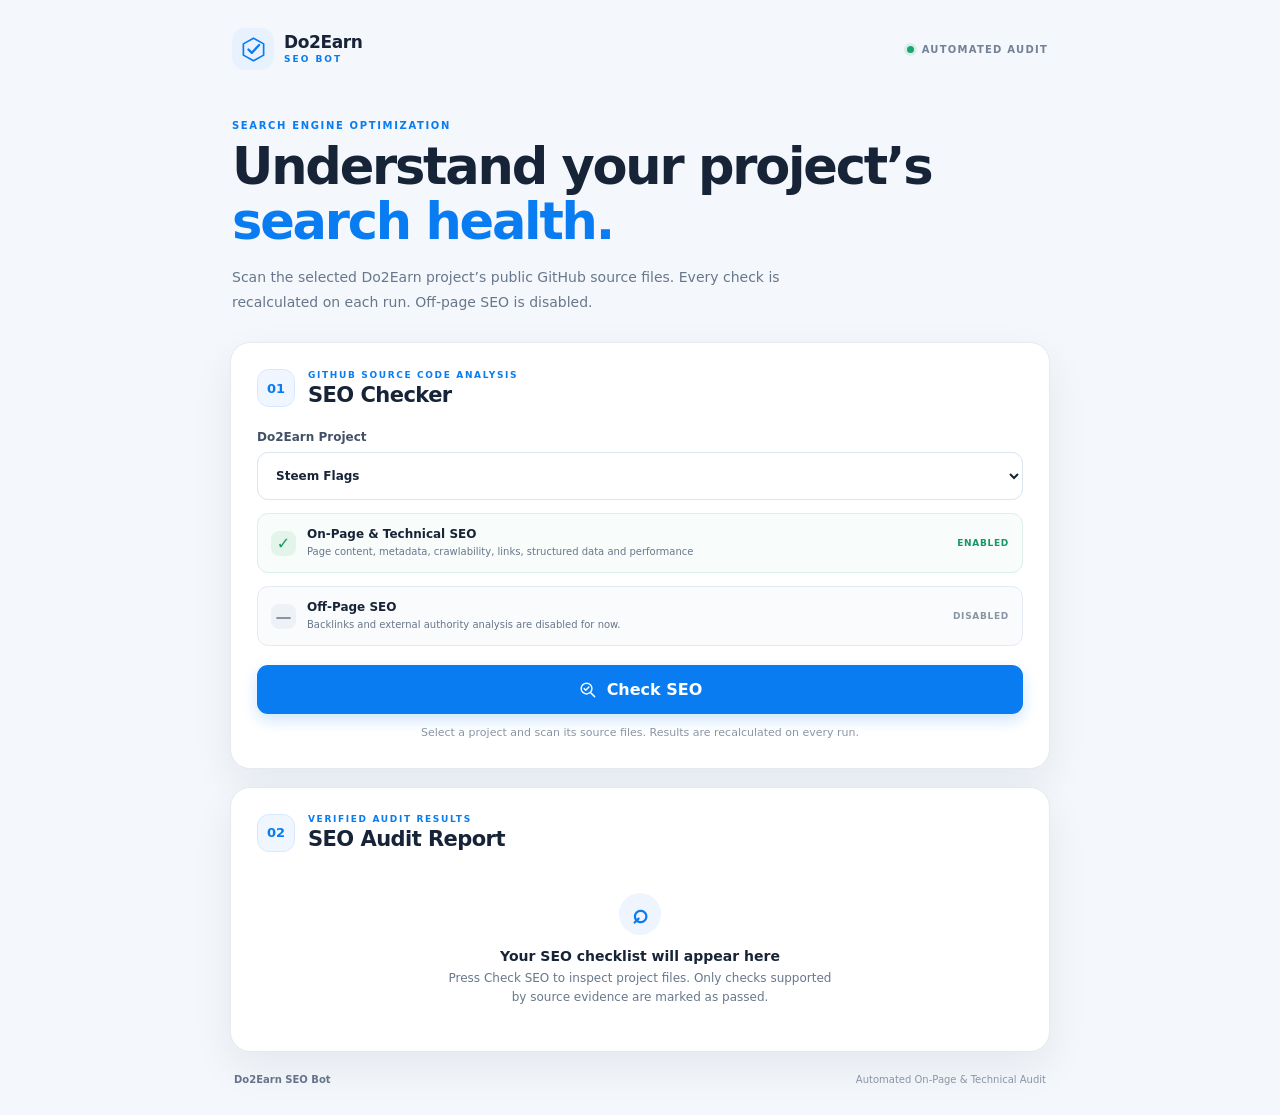
==== do2earn-seo-bot/index.html @ 3e618276 "Deploy SEO Bot audit status and image checks" ====
<!doctype html>
<html lang="en">
<head>
  <meta charset="utf-8">
  <meta name="viewport" content="width=device-width, initial-scale=1">
  <meta name="theme-color" content="#f5f8fc">
  <meta name="description" content="Automated on-page and technical SEO audits for Steem Flags and Steem Games by Do2Earn.">
  <title>Do2Earn SEO Bot</title>
  <link rel="stylesheet" href="./style.css">
  <script src="./script.js?v=10" defer></script>
</head>
<body>
  <main class="app-shell">
    <header class="topbar">
      <a class="brand" href="./" aria-label="Do2Earn SEO Bot home">
        <span class="brand-mark" aria-hidden="true"><svg viewBox="0 0 48 48"><path d="M24 4 42 14v20L24 44 6 34V14L24 4Z" fill="none" stroke="currentColor" stroke-width="3"/><path d="m15 24 6 6 13-14" fill="none" stroke="currentColor" stroke-width="4" stroke-linecap="round" stroke-linejoin="round"/></svg></span>
        <span><strong>Do2Earn</strong><small>SEO BOT</small></span>
      </a>
      <span class="topbar-note"><span class="status-dot"></span> AUTOMATED AUDIT</span>
    </header>
    <section class="intro">
      <p class="eyebrow">SEARCH ENGINE OPTIMIZATION</p>
      <h1>Understand your project’s<br><span>search health.</span></h1>
      <p class="intro-copy">Scan the selected Do2Earn project’s public GitHub source files. Every check is recalculated on each run. Off-page SEO is disabled.</p>
    </section>
    <section class="card setup-card" aria-labelledby="checker-title">
      <div class="card-heading"><span class="step-number">01</span><div><p class="eyebrow">GITHUB SOURCE CODE ANALYSIS</p><h2 id="checker-title">SEO Checker</h2></div></div>
      <label class="field"><span>Do2Earn Project</span><select id="project-select"><option value="steem-flags">Steem Flags</option><option value="steem-games">Steem Games</option></select></label>
      <div class="audit-scope"><span class="scope-check">✓</span><span><strong>On-Page &amp; Technical SEO</strong><small>Page content, metadata, crawlability, links, structured data and performance</small></span><span class="scope-live">ENABLED</span></div>
      <div class="audit-scope disabled"><span class="scope-lock">—</span><span><strong>Off-Page SEO</strong><small>Backlinks and external authority analysis are disabled for now.</small></span><span class="scope-off">DISABLED</span></div>
      <button class="primary-button" id="check-button" type="button"><svg viewBox="0 0 24 24" aria-hidden="true"><circle cx="10.8" cy="10.8" r="6.8"/><path d="m16 16 5 5M7.8 10.8l2 2 4-4"/></svg>Check SEO</button>
      <p class="helper-text" id="helper-text">Select a project and scan its source files. Results are recalculated on every run.</p>
      <div class="error-box" id="error-box" hidden role="alert"></div>
    </section>
    <section class="card results-card" id="results-card" aria-labelledby="results-title" aria-live="polite">
      <div class="card-heading"><span class="step-number">02</span><div><p class="eyebrow">VERIFIED AUDIT RESULTS</p><h2 id="results-title">SEO Audit Report</h2></div></div>
      <div class="empty-state" id="empty-state"><span class="empty-icon" aria-hidden="true">⌕</span><h3>Your SEO checklist will appear here</h3><p>Press Check SEO to inspect project files. Only checks supported by source evidence are marked as passed.</p></div>
      <div id="report-content" hidden>
        <div class="results-meta"><div><h3 id="report-project">Steem Flags</h3><p id="report-url"></p></div><span class="audit-time" id="audit-time"></span></div>
        <div class="summary-grid"><div class="summary-tile"><strong id="score-value">—</strong><span>Verified score</span></div><div class="summary-tile pass-tile"><strong id="pass-value">0</strong><span>Passed</span></div><div class="summary-tile fail-tile"><strong id="fail-value">0</strong><span>Issues</span></div><div class="summary-tile unknown-tile"><strong id="unknown-value">0</strong><span>Unknown</span></div><div class="summary-tile na-tile"><strong id="na-value">0</strong><span>Not applicable</span></div></div>
        <div class="coverage-line"><span id="coverage-text">Audit coverage</span><span id="pages-text"></span></div><div class="progress-track" role="progressbar" aria-label="Verified SEO score" aria-valuemin="0" aria-valuemax="100" aria-valuenow="0" id="progress-bar"><span id="progress-fill"></span></div>
        <div class="legend"><span class="legend-pass">PASS · Verified</span><span class="legend-fail">FAIL · Needs attention</span><span class="legend-unknown">UNKNOWN · Not verified</span><span class="legend-na">N/A · Not applicable</span></div>
        <div class="list-toolbar"><h3>Audit checks</h3><button class="text-button" id="rerun-button" type="button">Run again</button></div><div class="checklist" id="checklist"></div><div class="report-note" id="report-note"></div>
      </div>
    </section>
    <footer><span>Do2Earn SEO Bot</span><span>Automated On-Page &amp; Technical Audit</span></footer>
  </main>
</body>
</html>
---- do2earn-seo-bot/style.css ----
:root{color-scheme:light;--ink:#172438;--muted:#68778b;--blue:#087cf0;--blue-dark:#0865c5;--line:#e4eaf1;--surface:#fff;--canvas:#f4f7fb;--green:#159765;--red:#cf4d4d;--amber:#a87916;--shadow:0 16px 42px rgba(23,43,77,.07)}
*{box-sizing:border-box}body{margin:0;background:var(--canvas);color:var(--ink);font-family:Inter,ui-sans-serif,system-ui,-apple-system,BlinkMacSystemFont,"Segoe UI",sans-serif;-webkit-font-smoothing:antialiased}button,select{font:inherit}.app-shell{width:min(100% - 36px,820px);margin:0 auto;padding:24px 0 30px}.topbar{display:flex;align-items:center;justify-content:space-between;padding:4px 2px 26px}.brand{display:flex;align-items:center;gap:10px;color:var(--ink);text-decoration:none}.brand-mark{width:42px;height:42px;display:grid;place-items:center;border-radius:13px;background:#e8f2ff;color:var(--blue)}.brand-mark svg{width:27px;height:27px}.brand strong,.brand small{display:block;line-height:1.1}.brand strong{font-size:17px;letter-spacing:-.4px}.brand small{margin-top:4px;color:var(--blue);font-size:9px;font-weight:800;letter-spacing:2px}.topbar-note{display:flex;align-items:center;gap:8px;color:#748197;font-size:10px;font-weight:800;letter-spacing:1.25px}.status-dot{display:inline-block;width:7px;height:7px;border-radius:50%;background:#19a66e;box-shadow:0 0 0 3px rgba(25,166,110,.12)}.intro{padding:24px 2px 28px}.eyebrow{margin:0 0 8px;color:var(--blue);font-size:10px;font-weight:850;letter-spacing:1.65px}h1{margin:0;font-size:clamp(34px,7vw,51px);line-height:1.08;letter-spacing:-2.2px;font-weight:800}h1 span{color:var(--blue)}.intro-copy{max-width:620px;margin:16px 0 0;color:var(--muted);font-size:14px;line-height:1.75}.card{padding:26px;background:var(--surface);border:1px solid var(--line);border-radius:20px;box-shadow:var(--shadow)}.results-card{margin-top:18px;min-height:230px}.card-heading{display:flex;align-items:center;gap:13px;margin-bottom:23px}.step-number{width:38px;height:38px;display:grid;place-items:center;flex:none;border:1px solid #d9e9fc;border-radius:12px;background:#eff6ff;color:var(--blue);font-size:13px;font-weight:850}.card-heading .eyebrow{margin-bottom:3px;font-size:9px}h2{margin:0;font-size:21px;letter-spacing:-.55px}.field{display:grid;gap:8px;color:#425168;font-size:12px;font-weight:750}.field select{width:100%;height:48px;padding:0 14px;border:1px solid #dce4ee;border-radius:11px;background:#fff;color:var(--ink);outline:none}.field select:focus{border-color:var(--blue);box-shadow:0 0 0 3px rgba(8,124,240,.11)}.audit-scope{display:flex;align-items:center;gap:11px;margin-top:13px;padding:13px;border:1px solid #dcefe5;border-radius:11px;background:#f8fcfa}.audit-scope>span:nth-child(2){display:grid;gap:3px;flex:1}.audit-scope strong{font-size:12px}.audit-scope small{color:var(--muted);font-size:10px;line-height:1.5}.scope-check,.scope-lock{width:25px;height:25px;display:grid;place-items:center;border-radius:8px;background:#e3f5eb;color:var(--green);font-weight:900}.scope-live,.scope-off{font-size:9px;font-weight:850;letter-spacing:.7px;color:var(--green)}.audit-scope.disabled{border-color:var(--line);background:#fafbfc}.scope-lock{background:#eef1f5;color:#8995a5}.scope-off{color:#8995a5}.primary-button{width:100%;height:49px;display:flex;align-items:center;justify-content:center;gap:10px;margin-top:19px;border:0;border-radius:11px;background:var(--blue);color:white;font-weight:800;cursor:pointer;box-shadow:0 6px 15px rgba(8,124,240,.2);transition:background .18s,transform .18s}.primary-button:hover{background:var(--blue-dark);transform:translateY(-1px)}.primary-button:disabled{opacity:.65;cursor:wait;transform:none}.primary-button svg{width:19px;height:19px;fill:none;stroke:currentColor;stroke-width:1.8;stroke-linecap:round;stroke-linejoin:round}.helper-text{margin:11px 0 0;color:#8995a5;font-size:11px;text-align:center;line-height:1.5}.error-box{margin-top:13px;padding:12px 14px;border:1px solid #f0caca;border-radius:10px;background:#fff7f7;color:#a53b3b;font-size:12px;line-height:1.6}.empty-state{min-height:150px;display:flex;flex-direction:column;align-items:center;justify-content:center;text-align:center;padding:18px}.empty-icon{width:42px;height:42px;display:grid;place-items:center;border-radius:50%;background:#eef5ff;color:var(--blue);font-size:27px;font-weight:800}.empty-state h3{margin:13px 0 5px;font-size:14px}.empty-state p{max-width:390px;margin:0;color:var(--muted);font-size:12px;line-height:1.6}.results-meta{display:flex;justify-content:space-between;align-items:center;gap:12px;margin:0 0 17px}.results-meta h3{margin:0;font-size:16px}.results-meta p{margin:4px 0 0;color:var(--muted);font-size:12px;overflow-wrap:anywhere}.audit-time{color:#748197;font-size:10px;white-space:nowrap}.summary-grid{display:grid;grid-template-columns:repeat(4,1fr);gap:9px}.summary-tile{display:grid;gap:4px;padding:13px;border:1px solid var(--line);border-radius:11px;background:#fbfcfe}.summary-tile strong{font-size:23px;letter-spacing:-.8px}.summary-tile span{color:var(--muted);font-size:10px}.pass-tile strong{color:var(--green)}.fail-tile strong{color:var(--red)}.unknown-tile strong{color:var(--amber)}.coverage-line{display:flex;justify-content:space-between;gap:10px;margin:18px 0 8px;color:#718096;font-size:10px}.progress-track{height:9px;overflow:hidden;border-radius:99px;background:#e3eaf3}.progress-track span{display:block;width:0;height:100%;border-radius:inherit;background:linear-gradient(90deg,#087cf0,#32a4ff);transition:width .25s ease}.legend{display:flex;flex-wrap:wrap;gap:13px;margin:12px 0 21px;font-size:9px;font-weight:750}.legend-pass{color:var(--green)}.legend-fail{color:var(--red)}.legend-unknown{color:var(--amber)}.list-toolbar{display:flex;align-items:center;justify-content:space-between;gap:10px;margin:20px 0 11px}.list-toolbar h3{margin:0;font-size:14px}.text-button{padding:7px 0;border:0;background:none;color:#6e7d91;font-size:11px;font-weight:750;cursor:pointer}.text-button:hover{color:var(--blue)}.text-button:disabled{opacity:.5;cursor:wait}.checklist{display:grid;gap:8px}.check-item{display:flex;align-items:flex-start;gap:11px;padding:13px 14px;border:1px solid var(--line);border-radius:11px;background:#fff}.result-icon{width:22px;height:22px;display:grid;place-items:center;flex:none;border-radius:7px;font-size:12px;font-weight:900}.status-pass{border-color:#d5ecdf;background:#fbfefc}.status-pass .result-icon{background:#e5f6ec;color:var(--green)}.status-fail{border-color:#f1dada;background:#fffdfd}.status-fail .result-icon{background:#fbeaea;color:var(--red)}.status-unknown .result-icon{background:#fbf3df;color:var(--amber)}.check-copy{display:grid;gap:4px;flex:1;min-width:0}.check-title{color:#27374c;font-size:12px;line-height:1.45}.check-detail,.check-evidence{color:#7b8798;font-size:11px;line-height:1.55;overflow-wrap:anywhere}.check-evidence{color:#8995a5;font-size:10px}.result-status{flex:none;padding:4px 6px;border-radius:6px;background:#f0f2f5;color:#69778a;font-size:9px;font-weight:850;letter-spacing:.4px}.status-pass .result-status{background:#e5f6ec;color:var(--green)}.status-fail .result-status{background:#fbeaea;color:var(--red)}.status-unknown .result-status{background:#fbf3df;color:var(--amber)}.report-note{margin-top:15px;padding:12px 13px;border-radius:9px;background:#f7f8fa;color:#788496;font-size:10px;line-height:1.65}footer{display:flex;justify-content:space-between;gap:12px;padding:22px 4px 0;color:#8995a5;font-size:10px}footer span:first-child{font-weight:800;color:#65748a}[hidden]{display:none!important}@media(max-width:560px){.app-shell{width:min(100% - 24px,820px);padding-top:16px}.topbar{padding-bottom:17px}.intro{padding:18px 2px 22px}h1{letter-spacing:-1.5px}.intro-copy{font-size:13px}.card{padding:20px 16px;border-radius:16px}.results-meta{align-items:flex-start;flex-direction:column;gap:9px}.summary-grid{grid-template-columns:repeat(2,1fr)}.audit-time{white-space:normal}.coverage-line{font-size:9px}.legend{gap:8px}.result-status{font-size:8px}footer{font-size:9px}}@media(prefers-reduced-motion:reduce){*,*::before,*::after{scroll-behavior:auto!important;transition:none!important}}
.check-category{margin:16px 2px 2px;color:#52647c;font-size:11px;font-weight:850;letter-spacing:.8px;text-transform:uppercase}.check-category:first-child{margin-top:2px}
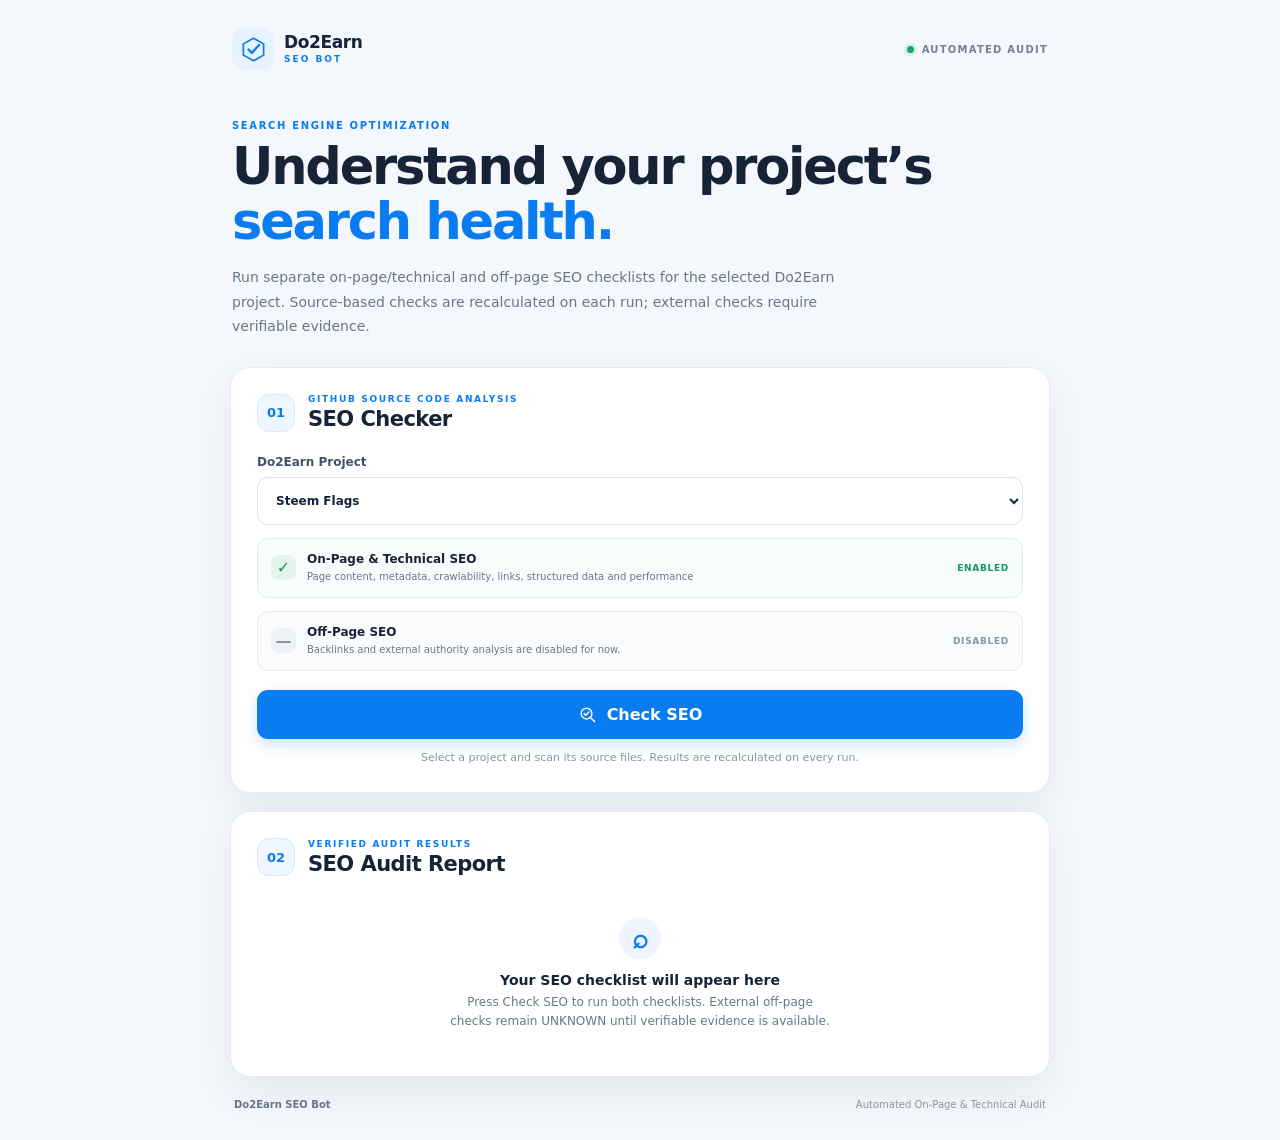
==== commit c2ceb13a: "Publish split on-page and off-page SEO checklists" ====
--- a/do2earn-seo-bot/index.html
+++ b/do2earn-seo-bot/index.html
@@ -21,7 +21,7 @@
     <section class="intro">
       <p class="eyebrow">SEARCH ENGINE OPTIMIZATION</p>
       <h1>Understand your project’s<br><span>search health.</span></h1>
-      <p class="intro-copy">Scan the selected Do2Earn project’s public GitHub source files. Every check is recalculated on each run. Off-page SEO is disabled.</p>
+      <p class="intro-copy">Run separate on-page/technical and off-page SEO checklists for the selected Do2Earn project. Source-based checks are recalculated on each run; external checks require verifiable evidence.</p>
     </section>
     <section class="card setup-card" aria-labelledby="checker-title">
       <div class="card-heading"><span class="step-number">01</span><div><p class="eyebrow">GITHUB SOURCE CODE ANALYSIS</p><h2 id="checker-title">SEO Checker</h2></div></div>
@@ -34,7 +34,7 @@
     </section>
     <section class="card results-card" id="results-card" aria-labelledby="results-title" aria-live="polite">
       <div class="card-heading"><span class="step-number">02</span><div><p class="eyebrow">VERIFIED AUDIT RESULTS</p><h2 id="results-title">SEO Audit Report</h2></div></div>
-      <div class="empty-state" id="empty-state"><span class="empty-icon" aria-hidden="true">⌕</span><h3>Your SEO checklist will appear here</h3><p>Press Check SEO to inspect project files. Only checks supported by source evidence are marked as passed.</p></div>
+      <div class="empty-state" id="empty-state"><span class="empty-icon" aria-hidden="true">⌕</span><h3>Your SEO checklist will appear here</h3><p>Press Check SEO to run both checklists. External off-page checks remain UNKNOWN until verifiable evidence is available.</p></div>
       <div id="report-content" hidden>
         <div class="results-meta"><div><h3 id="report-project">Steem Flags</h3><p id="report-url"></p></div><span class="audit-time" id="audit-time"></span></div>
         <div class="summary-grid"><div class="summary-tile"><strong id="score-value">—</strong><span>Verified score</span></div><div class="summary-tile pass-tile"><strong id="pass-value">0</strong><span>Passed</span></div><div class="summary-tile fail-tile"><strong id="fail-value">0</strong><span>Issues</span></div><div class="summary-tile unknown-tile"><strong id="unknown-value">0</strong><span>Unknown</span></div><div class="summary-tile na-tile"><strong id="na-value">0</strong><span>Not applicable</span></div></div>
--- a/do2earn-seo-bot/style.css
+++ b/do2earn-seo-bot/style.css
@@ -1,3 +1,12 @@
 :root{color-scheme:light;--ink:#172438;--muted:#68778b;--blue:#087cf0;--blue-dark:#0865c5;--line:#e4eaf1;--surface:#fff;--canvas:#f4f7fb;--green:#159765;--red:#cf4d4d;--amber:#a87916;--shadow:0 16px 42px rgba(23,43,77,.07)}
 *{box-sizing:border-box}body{margin:0;background:var(--canvas);color:var(--ink);font-family:Inter,ui-sans-serif,system-ui,-apple-system,BlinkMacSystemFont,"Segoe UI",sans-serif;-webkit-font-smoothing:antialiased}button,select{font:inherit}.app-shell{width:min(100% - 36px,820px);margin:0 auto;padding:24px 0 30px}.topbar{display:flex;align-items:center;justify-content:space-between;padding:4px 2px 26px}.brand{display:flex;align-items:center;gap:10px;color:var(--ink);text-decoration:none}.brand-mark{width:42px;height:42px;display:grid;place-items:center;border-radius:13px;background:#e8f2ff;color:var(--blue)}.brand-mark svg{width:27px;height:27px}.brand strong,.brand small{display:block;line-height:1.1}.brand strong{font-size:17px;letter-spacing:-.4px}.brand small{margin-top:4px;color:var(--blue);font-size:9px;font-weight:800;letter-spacing:2px}.topbar-note{display:flex;align-items:center;gap:8px;color:#748197;font-size:10px;font-weight:800;letter-spacing:1.25px}.status-dot{display:inline-block;width:7px;height:7px;border-radius:50%;background:#19a66e;box-shadow:0 0 0 3px rgba(25,166,110,.12)}.intro{padding:24px 2px 28px}.eyebrow{margin:0 0 8px;color:var(--blue);font-size:10px;font-weight:850;letter-spacing:1.65px}h1{margin:0;font-size:clamp(34px,7vw,51px);line-height:1.08;letter-spacing:-2.2px;font-weight:800}h1 span{color:var(--blue)}.intro-copy{max-width:620px;margin:16px 0 0;color:var(--muted);font-size:14px;line-height:1.75}.card{padding:26px;background:var(--surface);border:1px solid var(--line);border-radius:20px;box-shadow:var(--shadow)}.results-card{margin-top:18px;min-height:230px}.card-heading{display:flex;align-items:center;gap:13px;margin-bottom:23px}.step-number{width:38px;height:38px;display:grid;place-items:center;flex:none;border:1px solid #d9e9fc;border-radius:12px;background:#eff6ff;color:var(--blue);font-size:13px;font-weight:850}.card-heading .eyebrow{margin-bottom:3px;font-size:9px}h2{margin:0;font-size:21px;letter-spacing:-.55px}.field{display:grid;gap:8px;color:#425168;font-size:12px;font-weight:750}.field select{width:100%;height:48px;padding:0 14px;border:1px solid #dce4ee;border-radius:11px;background:#fff;color:var(--ink);outline:none}.field select:focus{border-color:var(--blue);box-shadow:0 0 0 3px rgba(8,124,240,.11)}.audit-scope{display:flex;align-items:center;gap:11px;margin-top:13px;padding:13px;border:1px solid #dcefe5;border-radius:11px;background:#f8fcfa}.audit-scope>span:nth-child(2){display:grid;gap:3px;flex:1}.audit-scope strong{font-size:12px}.audit-scope small{color:var(--muted);font-size:10px;line-height:1.5}.scope-check,.scope-lock{width:25px;height:25px;display:grid;place-items:center;border-radius:8px;background:#e3f5eb;color:var(--green);font-weight:900}.scope-live,.scope-off{font-size:9px;font-weight:850;letter-spacing:.7px;color:var(--green)}.audit-scope.disabled{border-color:var(--line);background:#fafbfc}.scope-lock{background:#eef1f5;color:#8995a5}.scope-off{color:#8995a5}.primary-button{width:100%;height:49px;display:flex;align-items:center;justify-content:center;gap:10px;margin-top:19px;border:0;border-radius:11px;background:var(--blue);color:white;font-weight:800;cursor:pointer;box-shadow:0 6px 15px rgba(8,124,240,.2);transition:background .18s,transform .18s}.primary-button:hover{background:var(--blue-dark);transform:translateY(-1px)}.primary-button:disabled{opacity:.65;cursor:wait;transform:none}.primary-button svg{width:19px;height:19px;fill:none;stroke:currentColor;stroke-width:1.8;stroke-linecap:round;stroke-linejoin:round}.helper-text{margin:11px 0 0;color:#8995a5;font-size:11px;text-align:center;line-height:1.5}.error-box{margin-top:13px;padding:12px 14px;border:1px solid #f0caca;border-radius:10px;background:#fff7f7;color:#a53b3b;font-size:12px;line-height:1.6}.empty-state{min-height:150px;display:flex;flex-direction:column;align-items:center;justify-content:center;text-align:center;padding:18px}.empty-icon{width:42px;height:42px;display:grid;place-items:center;border-radius:50%;background:#eef5ff;color:var(--blue);font-size:27px;font-weight:800}.empty-state h3{margin:13px 0 5px;font-size:14px}.empty-state p{max-width:390px;margin:0;color:var(--muted);font-size:12px;line-height:1.6}.results-meta{display:flex;justify-content:space-between;align-items:center;gap:12px;margin:0 0 17px}.results-meta h3{margin:0;font-size:16px}.results-meta p{margin:4px 0 0;color:var(--muted);font-size:12px;overflow-wrap:anywhere}.audit-time{color:#748197;font-size:10px;white-space:nowrap}.summary-grid{display:grid;grid-template-columns:repeat(4,1fr);gap:9px}.summary-tile{display:grid;gap:4px;padding:13px;border:1px solid var(--line);border-radius:11px;background:#fbfcfe}.summary-tile strong{font-size:23px;letter-spacing:-.8px}.summary-tile span{color:var(--muted);font-size:10px}.pass-tile strong{color:var(--green)}.fail-tile strong{color:var(--red)}.unknown-tile strong{color:var(--amber)}.coverage-line{display:flex;justify-content:space-between;gap:10px;margin:18px 0 8px;color:#718096;font-size:10px}.progress-track{height:9px;overflow:hidden;border-radius:99px;background:#e3eaf3}.progress-track span{display:block;width:0;height:100%;border-radius:inherit;background:linear-gradient(90deg,#087cf0,#32a4ff);transition:width .25s ease}.legend{display:flex;flex-wrap:wrap;gap:13px;margin:12px 0 21px;font-size:9px;font-weight:750}.legend-pass{color:var(--green)}.legend-fail{color:var(--red)}.legend-unknown{color:var(--amber)}.list-toolbar{display:flex;align-items:center;justify-content:space-between;gap:10px;margin:20px 0 11px}.list-toolbar h3{margin:0;font-size:14px}.text-button{padding:7px 0;border:0;background:none;color:#6e7d91;font-size:11px;font-weight:750;cursor:pointer}.text-button:hover{color:var(--blue)}.text-button:disabled{opacity:.5;cursor:wait}.checklist{display:grid;gap:8px}.check-item{display:flex;align-items:flex-start;gap:11px;padding:13px 14px;border:1px solid var(--line);border-radius:11px;background:#fff}.result-icon{width:22px;height:22px;display:grid;place-items:center;flex:none;border-radius:7px;font-size:12px;font-weight:900}.status-pass{border-color:#d5ecdf;background:#fbfefc}.status-pass .result-icon{background:#e5f6ec;color:var(--green)}.status-fail{border-color:#f1dada;background:#fffdfd}.status-fail .result-icon{background:#fbeaea;color:var(--red)}.status-unknown .result-icon{background:#fbf3df;color:var(--amber)}.check-copy{display:grid;gap:4px;flex:1;min-width:0}.check-title{color:#27374c;font-size:12px;line-height:1.45}.check-detail,.check-evidence{color:#7b8798;font-size:11px;line-height:1.55;overflow-wrap:anywhere}.check-evidence{color:#8995a5;font-size:10px}.result-status{flex:none;padding:4px 6px;border-radius:6px;background:#f0f2f5;color:#69778a;font-size:9px;font-weight:850;letter-spacing:.4px}.status-pass .result-status{background:#e5f6ec;color:var(--green)}.status-fail .result-status{background:#fbeaea;color:var(--red)}.status-unknown .result-status{background:#fbf3df;color:var(--amber)}.report-note{margin-top:15px;padding:12px 13px;border-radius:9px;background:#f7f8fa;color:#788496;font-size:10px;line-height:1.65}footer{display:flex;justify-content:space-between;gap:12px;padding:22px 4px 0;color:#8995a5;font-size:10px}footer span:first-child{font-weight:800;color:#65748a}[hidden]{display:none!important}@media(max-width:560px){.app-shell{width:min(100% - 24px,820px);padding-top:16px}.topbar{padding-bottom:17px}.intro{padding:18px 2px 22px}h1{letter-spacing:-1.5px}.intro-copy{font-size:13px}.card{padding:20px 16px;border-radius:16px}.results-meta{align-items:flex-start;flex-direction:column;gap:9px}.summary-grid{grid-template-columns:repeat(2,1fr)}.audit-time{white-space:normal}.coverage-line{font-size:9px}.legend{gap:8px}.result-status{font-size:8px}footer{font-size:9px}}@media(prefers-reduced-motion:reduce){*,*::before,*::after{scroll-behavior:auto!important;transition:none!important}}
 .check-category{margin:16px 2px 2px;color:#52647c;font-size:11px;font-weight:850;letter-spacing:.8px;text-transform:uppercase}.check-category:first-child{margin-top:2px}
+
+/* Explicit not-applicable audit state and five-metric summary layout */
+.summary-grid{grid-template-columns:repeat(5,minmax(0,1fr))}
+.na-tile strong{color:#7b8798}
+.status-na{border-color:#e5e9ef;background:#fafbfc}
+.status-na .result-icon{background:#eef1f5;color:#7b8798}
+.status-na .result-status{background:#eef1f5;color:#69778a}
+.legend-na{color:#7b8798}
+@media(max-width:560px){.summary-grid{grid-template-columns:repeat(2,minmax(0,1fr))}}
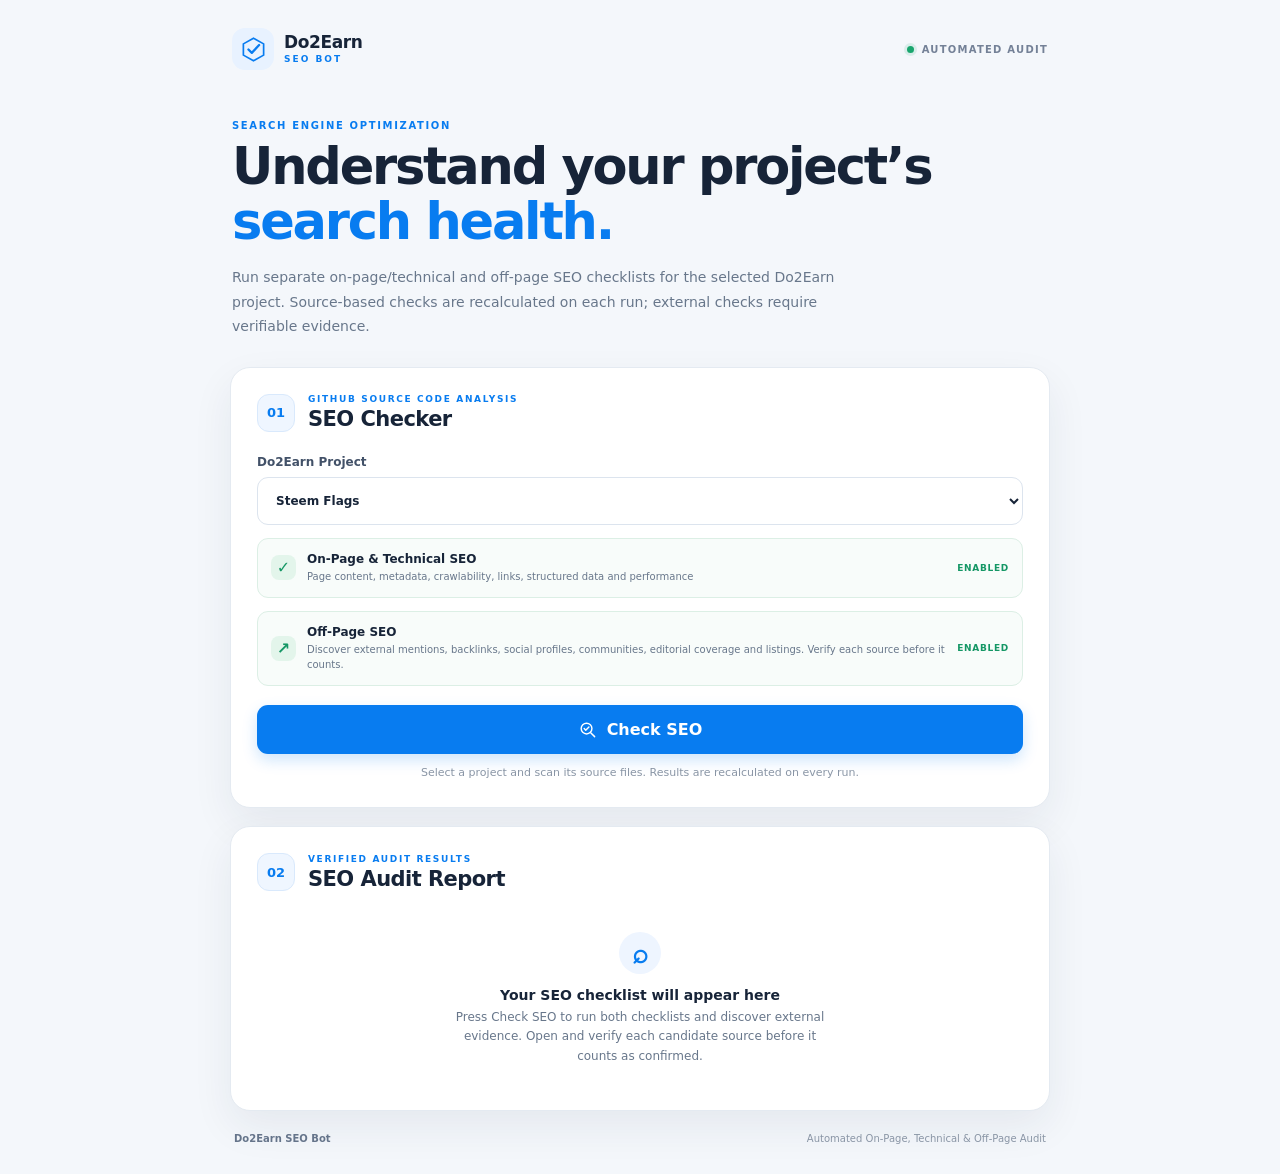
==== commit f070053c: "Deploy complete off-page SEO evidence discovery" ====
--- a/do2earn-seo-bot/index.html
+++ b/do2earn-seo-bot/index.html
@@ -4,10 +4,10 @@
   <meta charset="utf-8">
   <meta name="viewport" content="width=device-width, initial-scale=1">
   <meta name="theme-color" content="#f5f8fc">
-  <meta name="description" content="Automated on-page and technical SEO audits for Steem Flags and Steem Games by Do2Earn.">
+  <meta name="description" content="On-page, technical and off-page SEO audits for Steem Flags and Steem Games by Do2Earn.">
   <title>Do2Earn SEO Bot</title>
   <link rel="stylesheet" href="./style.css">
-  <script src="./script.js?v=10" defer></script>
+  <script src="./script.js?v=13" defer></script>
 </head>
 <body>
   <main class="app-shell">
@@ -27,23 +27,23 @@
       <div class="card-heading"><span class="step-number">01</span><div><p class="eyebrow">GITHUB SOURCE CODE ANALYSIS</p><h2 id="checker-title">SEO Checker</h2></div></div>
       <label class="field"><span>Do2Earn Project</span><select id="project-select"><option value="steem-flags">Steem Flags</option><option value="steem-games">Steem Games</option></select></label>
       <div class="audit-scope"><span class="scope-check">✓</span><span><strong>On-Page &amp; Technical SEO</strong><small>Page content, metadata, crawlability, links, structured data and performance</small></span><span class="scope-live">ENABLED</span></div>
-      <div class="audit-scope disabled"><span class="scope-lock">—</span><span><strong>Off-Page SEO</strong><small>Backlinks and external authority analysis are disabled for now.</small></span><span class="scope-off">DISABLED</span></div>
+      <div class="audit-scope"><span class="scope-check">↗</span><span><strong>Off-Page SEO</strong><small>Discover external mentions, backlinks, social profiles, communities, editorial coverage and listings. Verify each source before it counts.</small></span><span class="scope-live">ENABLED</span></div>
       <button class="primary-button" id="check-button" type="button"><svg viewBox="0 0 24 24" aria-hidden="true"><circle cx="10.8" cy="10.8" r="6.8"/><path d="m16 16 5 5M7.8 10.8l2 2 4-4"/></svg>Check SEO</button>
       <p class="helper-text" id="helper-text">Select a project and scan its source files. Results are recalculated on every run.</p>
       <div class="error-box" id="error-box" hidden role="alert"></div>
     </section>
     <section class="card results-card" id="results-card" aria-labelledby="results-title" aria-live="polite">
       <div class="card-heading"><span class="step-number">02</span><div><p class="eyebrow">VERIFIED AUDIT RESULTS</p><h2 id="results-title">SEO Audit Report</h2></div></div>
-      <div class="empty-state" id="empty-state"><span class="empty-icon" aria-hidden="true">⌕</span><h3>Your SEO checklist will appear here</h3><p>Press Check SEO to run both checklists. External off-page checks remain UNKNOWN until verifiable evidence is available.</p></div>
+      <div class="empty-state" id="empty-state"><span class="empty-icon" aria-hidden="true">⌕</span><h3>Your SEO checklist will appear here</h3><p>Press Check SEO to run both checklists and discover external evidence. Open and verify each candidate source before it counts as confirmed.</p></div>
       <div id="report-content" hidden>
         <div class="results-meta"><div><h3 id="report-project">Steem Flags</h3><p id="report-url"></p></div><span class="audit-time" id="audit-time"></span></div>
         <div class="summary-grid"><div class="summary-tile"><strong id="score-value">—</strong><span>Verified score</span></div><div class="summary-tile pass-tile"><strong id="pass-value">0</strong><span>Passed</span></div><div class="summary-tile fail-tile"><strong id="fail-value">0</strong><span>Issues</span></div><div class="summary-tile unknown-tile"><strong id="unknown-value">0</strong><span>Unknown</span></div><div class="summary-tile na-tile"><strong id="na-value">0</strong><span>Not applicable</span></div></div>
         <div class="coverage-line"><span id="coverage-text">Audit coverage</span><span id="pages-text"></span></div><div class="progress-track" role="progressbar" aria-label="Verified SEO score" aria-valuemin="0" aria-valuemax="100" aria-valuenow="0" id="progress-bar"><span id="progress-fill"></span></div>
         <div class="legend"><span class="legend-pass">PASS · Verified</span><span class="legend-fail">FAIL · Needs attention</span><span class="legend-unknown">UNKNOWN · Not verified</span><span class="legend-na">N/A · Not applicable</span></div>
-        <div class="list-toolbar"><h3>Audit checks</h3><button class="text-button" id="rerun-button" type="button">Run again</button></div><div class="checklist" id="checklist"></div><div class="report-note" id="report-note"></div>
+        <div class="list-toolbar"><h3>Audit checks</h3><button class="text-button" id="rerun-button" type="button">Run again</button></div><div class="checklist" id="checklist"></div><section class="offpage-panel" id="offpage-panel" hidden><h3>Off-Page Evidence Discovery</h3><p>Public search results are discovery candidates, not proof. Open each source and use Verify source to confirm a live mention or backlink. Backlink quality and historical link changes still require specialist data or human review.</p><div id="offpage-results"></div><div class="offpage-tools"><a href="https://search.google.com/search-console" target="_blank" rel="noopener noreferrer">Google Search Console</a><a href="https://www.bing.com/webmasters/" target="_blank" rel="noopener noreferrer">Bing Webmaster Tools</a><a href="https://ahrefs.com/backlink-checker" target="_blank" rel="noopener noreferrer">Ahrefs Free Backlink Checker</a></div></section><div class="report-note" id="report-note"></div>
       </div>
     </section>
-    <footer><span>Do2Earn SEO Bot</span><span>Automated On-Page &amp; Technical Audit</span></footer>
+    <footer><span>Do2Earn SEO Bot</span><span>Automated On-Page, Technical &amp; Off-Page Audit</span></footer>
   </main>
 </body>
 </html>
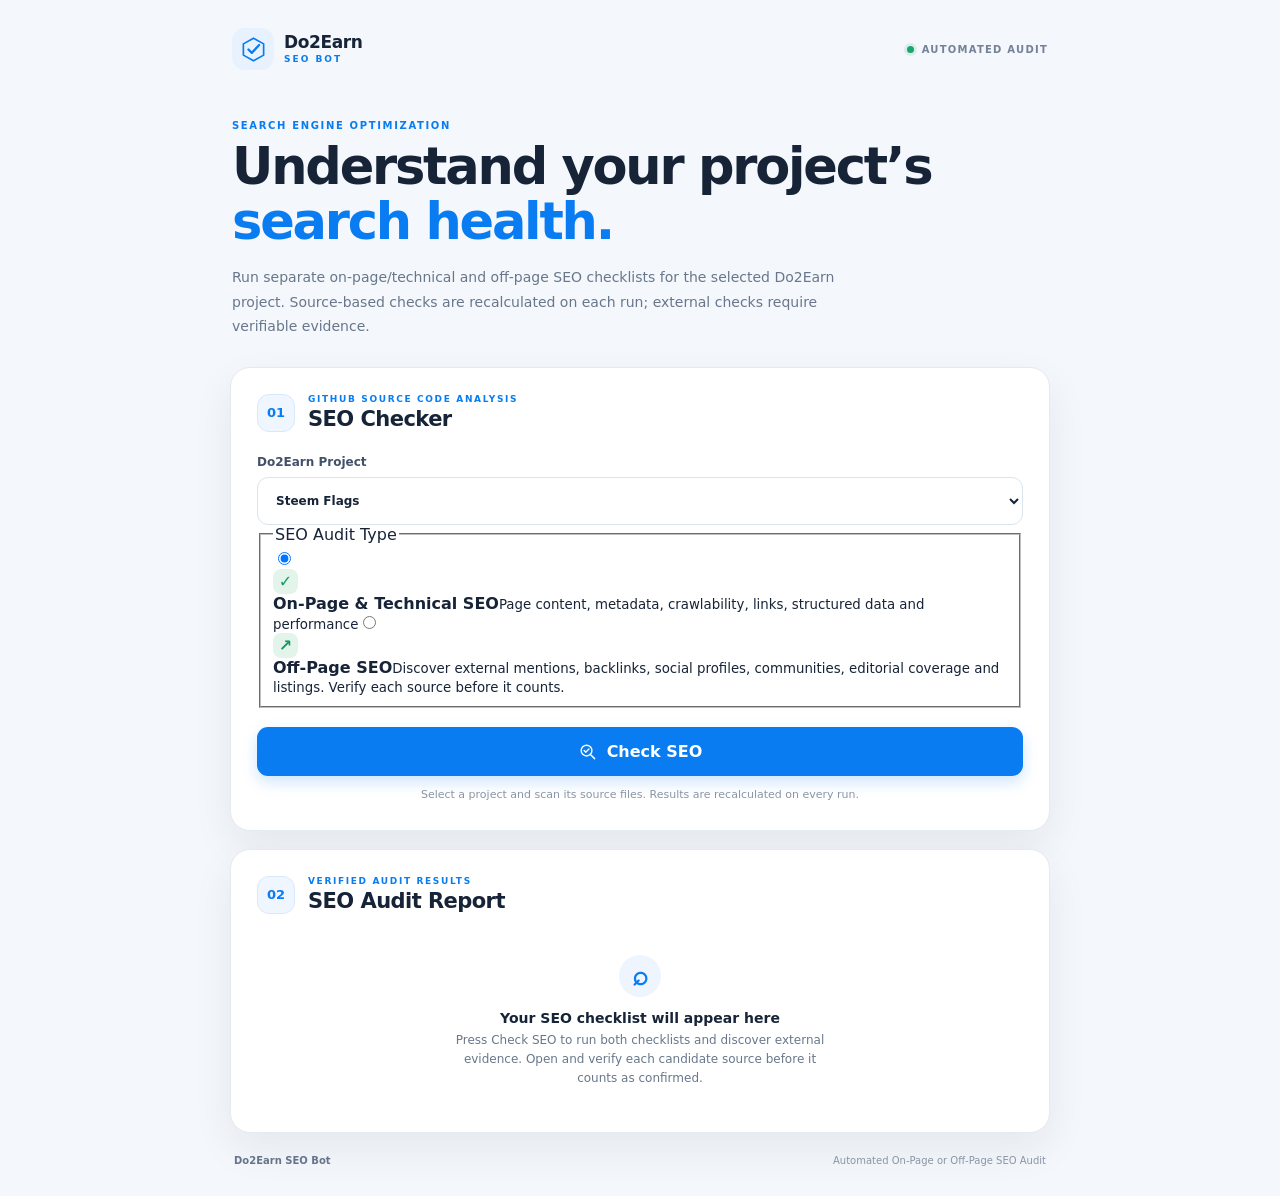
==== commit ad973a87: "Sync SEO audit type selector" ====
--- a/do2earn-seo-bot/index.html
+++ b/do2earn-seo-bot/index.html
@@ -7,7 +7,7 @@
   <meta name="description" content="On-page, technical and off-page SEO audits for Steem Flags and Steem Games by Do2Earn.">
   <title>Do2Earn SEO Bot</title>
   <link rel="stylesheet" href="./style.css">
-  <script src="./script.js?v=13" defer></script>
+  <script src="./script.js?v=14" defer></script>
 </head>
 <body>
   <main class="app-shell">
@@ -26,8 +26,7 @@
     <section class="card setup-card" aria-labelledby="checker-title">
       <div class="card-heading"><span class="step-number">01</span><div><p class="eyebrow">GITHUB SOURCE CODE ANALYSIS</p><h2 id="checker-title">SEO Checker</h2></div></div>
       <label class="field"><span>Do2Earn Project</span><select id="project-select"><option value="steem-flags">Steem Flags</option><option value="steem-games">Steem Games</option></select></label>
-      <div class="audit-scope"><span class="scope-check">✓</span><span><strong>On-Page &amp; Technical SEO</strong><small>Page content, metadata, crawlability, links, structured data and performance</small></span><span class="scope-live">ENABLED</span></div>
-      <div class="audit-scope"><span class="scope-check">↗</span><span><strong>Off-Page SEO</strong><small>Discover external mentions, backlinks, social profiles, communities, editorial coverage and listings. Verify each source before it counts.</small></span><span class="scope-live">ENABLED</span></div>
+      <fieldset class="audit-mode" aria-label="Choose one SEO audit type"><legend>SEO Audit Type</legend><label class="audit-option"><input type="radio" name="audit-type" value="on-page" checked><span class="scope-check">✓</span><span><strong>On-Page &amp; Technical SEO</strong><small>Page content, metadata, crawlability, links, structured data and performance</small></span></label><label class="audit-option"><input type="radio" name="audit-type" value="off-page"><span class="scope-check">↗</span><span><strong>Off-Page SEO</strong><small>Discover external mentions, backlinks, social profiles, communities, editorial coverage and listings. Verify each source before it counts.</small></span></label></fieldset>
       <button class="primary-button" id="check-button" type="button"><svg viewBox="0 0 24 24" aria-hidden="true"><circle cx="10.8" cy="10.8" r="6.8"/><path d="m16 16 5 5M7.8 10.8l2 2 4-4"/></svg>Check SEO</button>
       <p class="helper-text" id="helper-text">Select a project and scan its source files. Results are recalculated on every run.</p>
       <div class="error-box" id="error-box" hidden role="alert"></div>
@@ -43,7 +42,7 @@
         <div class="list-toolbar"><h3>Audit checks</h3><button class="text-button" id="rerun-button" type="button">Run again</button></div><div class="checklist" id="checklist"></div><section class="offpage-panel" id="offpage-panel" hidden><h3>Off-Page Evidence Discovery</h3><p>Public search results are discovery candidates, not proof. Open each source and use Verify source to confirm a live mention or backlink. Backlink quality and historical link changes still require specialist data or human review.</p><div id="offpage-results"></div><div class="offpage-tools"><a href="https://search.google.com/search-console" target="_blank" rel="noopener noreferrer">Google Search Console</a><a href="https://www.bing.com/webmasters/" target="_blank" rel="noopener noreferrer">Bing Webmaster Tools</a><a href="https://ahrefs.com/backlink-checker" target="_blank" rel="noopener noreferrer">Ahrefs Free Backlink Checker</a></div></section><div class="report-note" id="report-note"></div>
       </div>
     </section>
-    <footer><span>Do2Earn SEO Bot</span><span>Automated On-Page, Technical &amp; Off-Page Audit</span></footer>
+    <footer><span>Do2Earn SEO Bot</span><span>Automated On-Page or Off-Page SEO Audit</span></footer>
   </main>
 </body>
 </html>
--- a/do2earn-seo-bot/style.css
+++ b/do2earn-seo-bot/style.css
@@ -10,3 +10,5 @@
 .status-na .result-status{background:#eef1f5;color:#69778a}
 .legend-na{color:#7b8798}
 @media(max-width:560px){.summary-grid{grid-template-columns:repeat(2,minmax(0,1fr))}}
+
+.offpage-panel{margin-top:22px;padding:16px;border:1px solid #dce6f2;border-radius:13px;background:#f8fbff}.offpage-panel h3{margin:0 0 6px;font-size:14px}.offpage-panel>p,.offpage-empty{margin:0 0 13px;color:#718096;font-size:11px;line-height:1.6}.offpage-source{display:flex;align-items:center;gap:12px;padding:12px;margin-top:8px;border:1px solid var(--line);border-radius:10px;background:#fff}.offpage-source-copy{display:grid;gap:4px;flex:1;min-width:0}.offpage-source-copy strong{font-size:12px;line-height:1.4}.offpage-source-copy a{font-size:10px;color:var(--blue);overflow-wrap:anywhere}.offpage-source-copy p{margin:0;color:#7b8798;font-size:10px;line-height:1.5}.verify-source{flex:none;padding:8px 10px;border:1px solid #cbdcf0;border-radius:8px;background:#f1f7ff;color:#176bc1;font-size:10px;font-weight:800;cursor:pointer}.verify-source:disabled{opacity:.6;cursor:wait}.offpage-verified,.offpage-error{margin:8px 0 0;color:var(--green);font-size:10px;line-height:1.5}.offpage-error{color:var(--amber)}.offpage-tools{display:flex;flex-wrap:wrap;gap:12px;margin-top:14px;padding-top:12px;border-top:1px solid #e3eaf2}.offpage-tools a{font-size:10px;font-weight:750;color:var(--blue);text-decoration:none}.offpage-tools a:hover{text-decoration:underline}@media(max-width:560px){.offpage-source{align-items:flex-start;flex-direction:column}.verify-source{width:100%}}
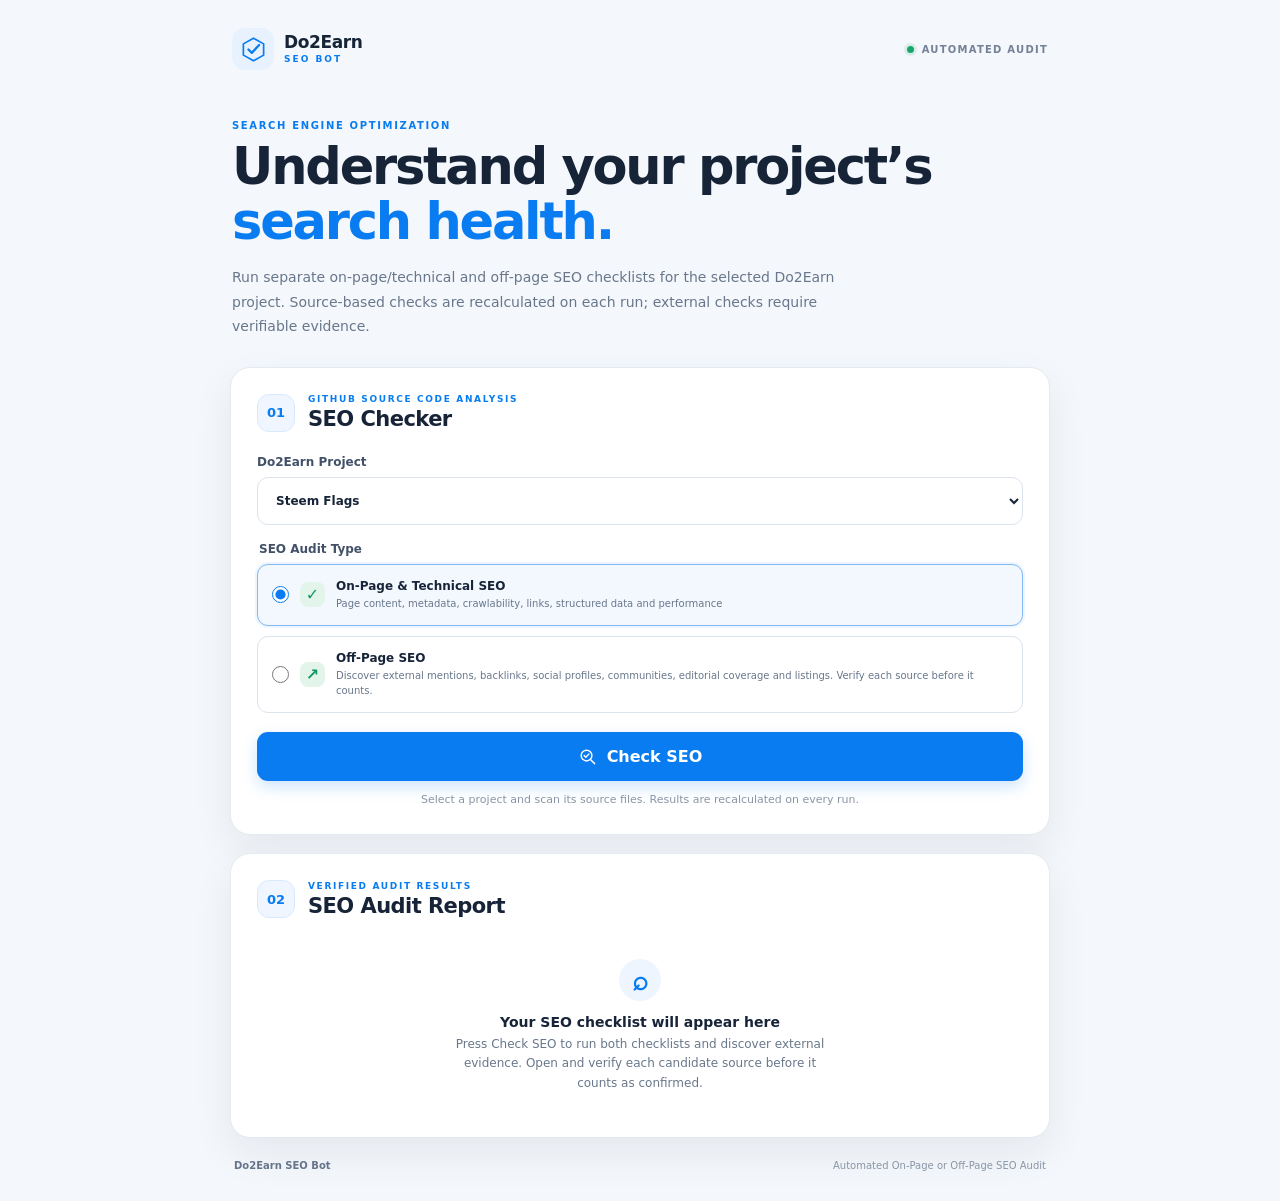
==== commit fdf3acda: "Refresh deployed SEO bot script cache version" ====
--- a/do2earn-seo-bot/index.html
+++ b/do2earn-seo-bot/index.html
@@ -7,7 +7,7 @@
   <meta name="description" content="On-page, technical and off-page SEO audits for Steem Flags and Steem Games by Do2Earn.">
   <title>Do2Earn SEO Bot</title>
   <link rel="stylesheet" href="./style.css">
-  <script src="./script.js?v=14" defer></script>
+  <script src="./script.js?v=15" defer></script>
 </head>
 <body>
   <main class="app-shell">
--- a/do2earn-seo-bot/style.css
+++ b/do2earn-seo-bot/style.css
@@ -12,3 +12,14 @@
 @media(max-width:560px){.summary-grid{grid-template-columns:repeat(2,minmax(0,1fr))}}
 
 .offpage-panel{margin-top:22px;padding:16px;border:1px solid #dce6f2;border-radius:13px;background:#f8fbff}.offpage-panel h3{margin:0 0 6px;font-size:14px}.offpage-panel>p,.offpage-empty{margin:0 0 13px;color:#718096;font-size:11px;line-height:1.6}.offpage-source{display:flex;align-items:center;gap:12px;padding:12px;margin-top:8px;border:1px solid var(--line);border-radius:10px;background:#fff}.offpage-source-copy{display:grid;gap:4px;flex:1;min-width:0}.offpage-source-copy strong{font-size:12px;line-height:1.4}.offpage-source-copy a{font-size:10px;color:var(--blue);overflow-wrap:anywhere}.offpage-source-copy p{margin:0;color:#7b8798;font-size:10px;line-height:1.5}.verify-source{flex:none;padding:8px 10px;border:1px solid #cbdcf0;border-radius:8px;background:#f1f7ff;color:#176bc1;font-size:10px;font-weight:800;cursor:pointer}.verify-source:disabled{opacity:.6;cursor:wait}.offpage-verified,.offpage-error{margin:8px 0 0;color:var(--green);font-size:10px;line-height:1.5}.offpage-error{color:var(--amber)}.offpage-tools{display:flex;flex-wrap:wrap;gap:12px;margin-top:14px;padding-top:12px;border-top:1px solid #e3eaf2}.offpage-tools a{font-size:10px;font-weight:750;color:var(--blue);text-decoration:none}.offpage-tools a:hover{text-decoration:underline}@media(max-width:560px){.offpage-source{align-items:flex-start;flex-direction:column}.verify-source{width:100%}}
+
+/* Mutually exclusive audit type selector */
+.audit-mode{display:grid;gap:10px;margin:17px 0 0;padding:0;border:0}
+.audit-mode legend{margin-bottom:8px;color:#425168;font-size:12px;font-weight:800}
+.audit-option{display:flex;align-items:center;gap:11px;padding:14px;border:1px solid #dce4ee;border-radius:11px;background:#fff;cursor:pointer;transition:border-color .15s,background .15s}
+.audit-option:has(input:checked){border-color:#83b8f5;background:#f3f8ff;box-shadow:0 0 0 2px rgba(8,124,240,.07)}
+.audit-option input{width:17px;height:17px;flex:none;margin:0;accent-color:var(--blue)}
+.audit-option>span:nth-of-type(2){display:grid;gap:3px;flex:1}
+.audit-option strong{font-size:12px}
+.audit-option small{color:var(--muted);font-size:10px;line-height:1.5}
+.audit-option .scope-check{flex:none}
